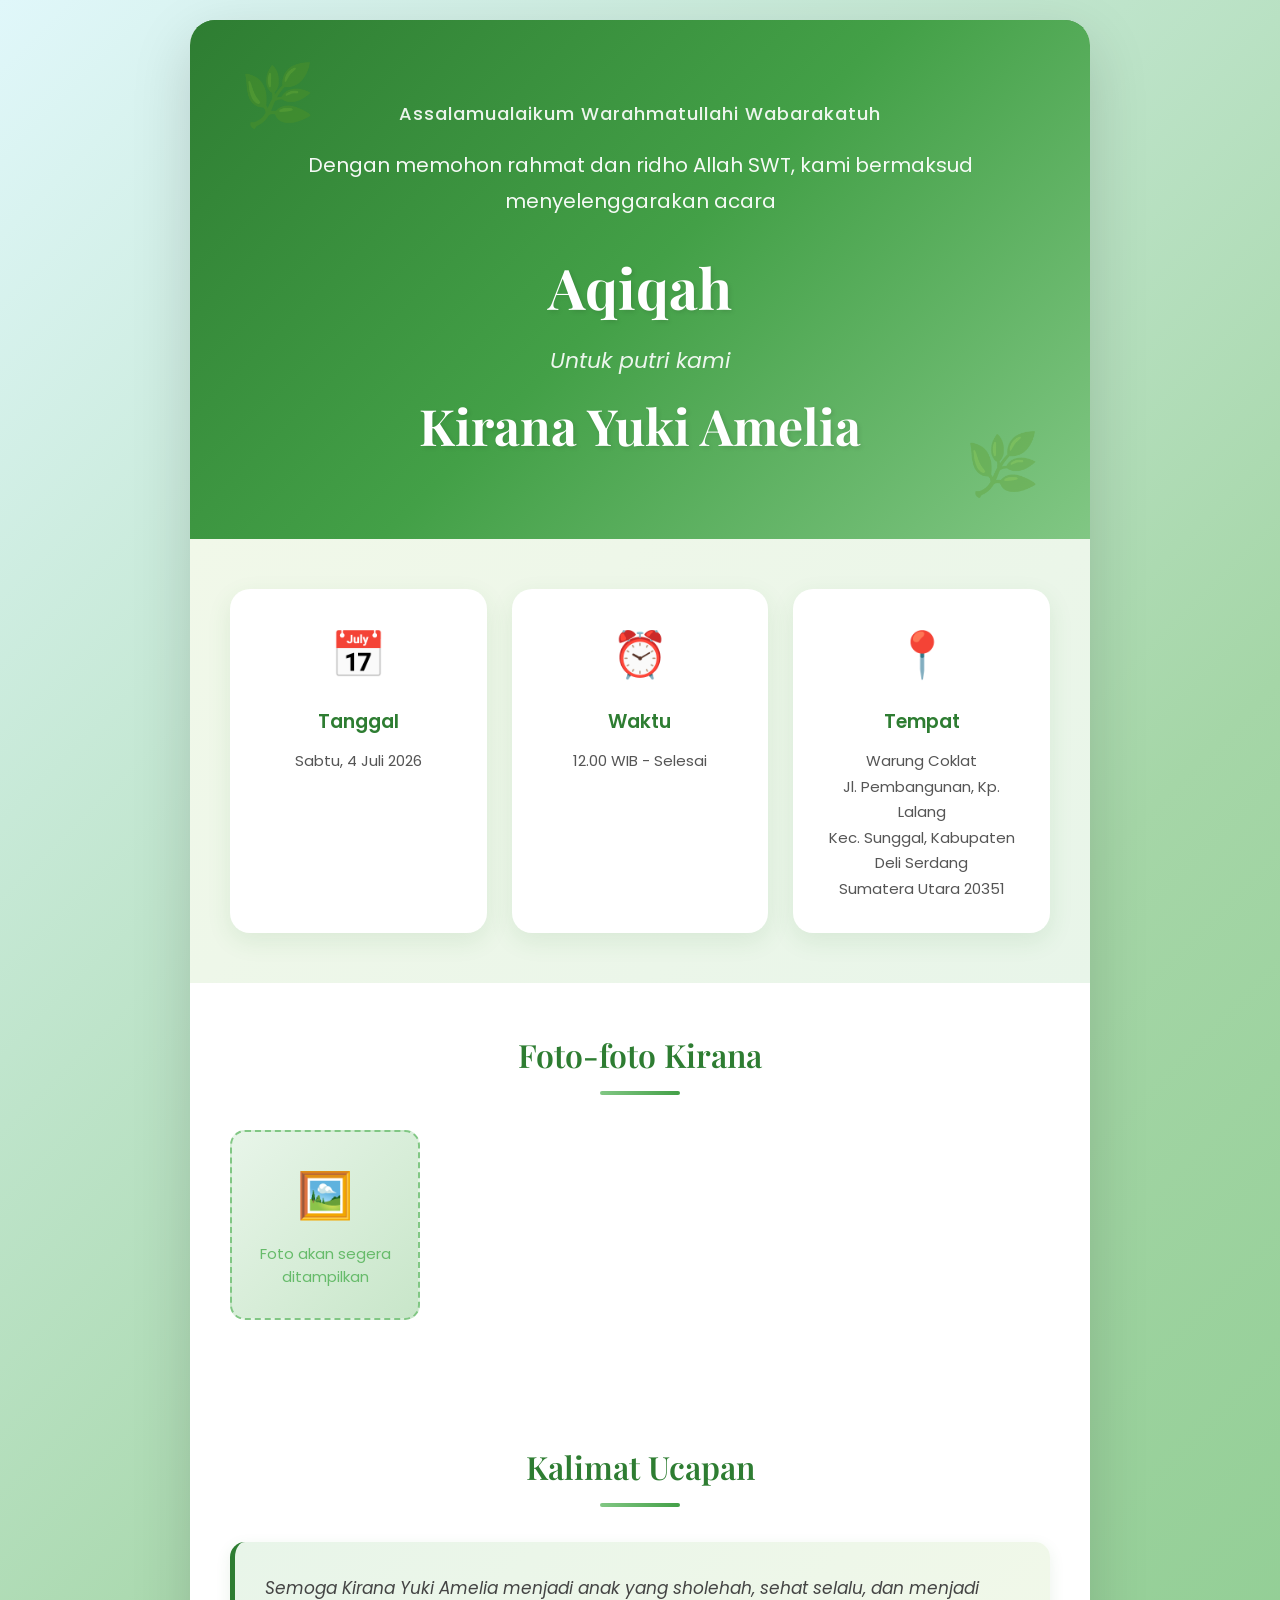
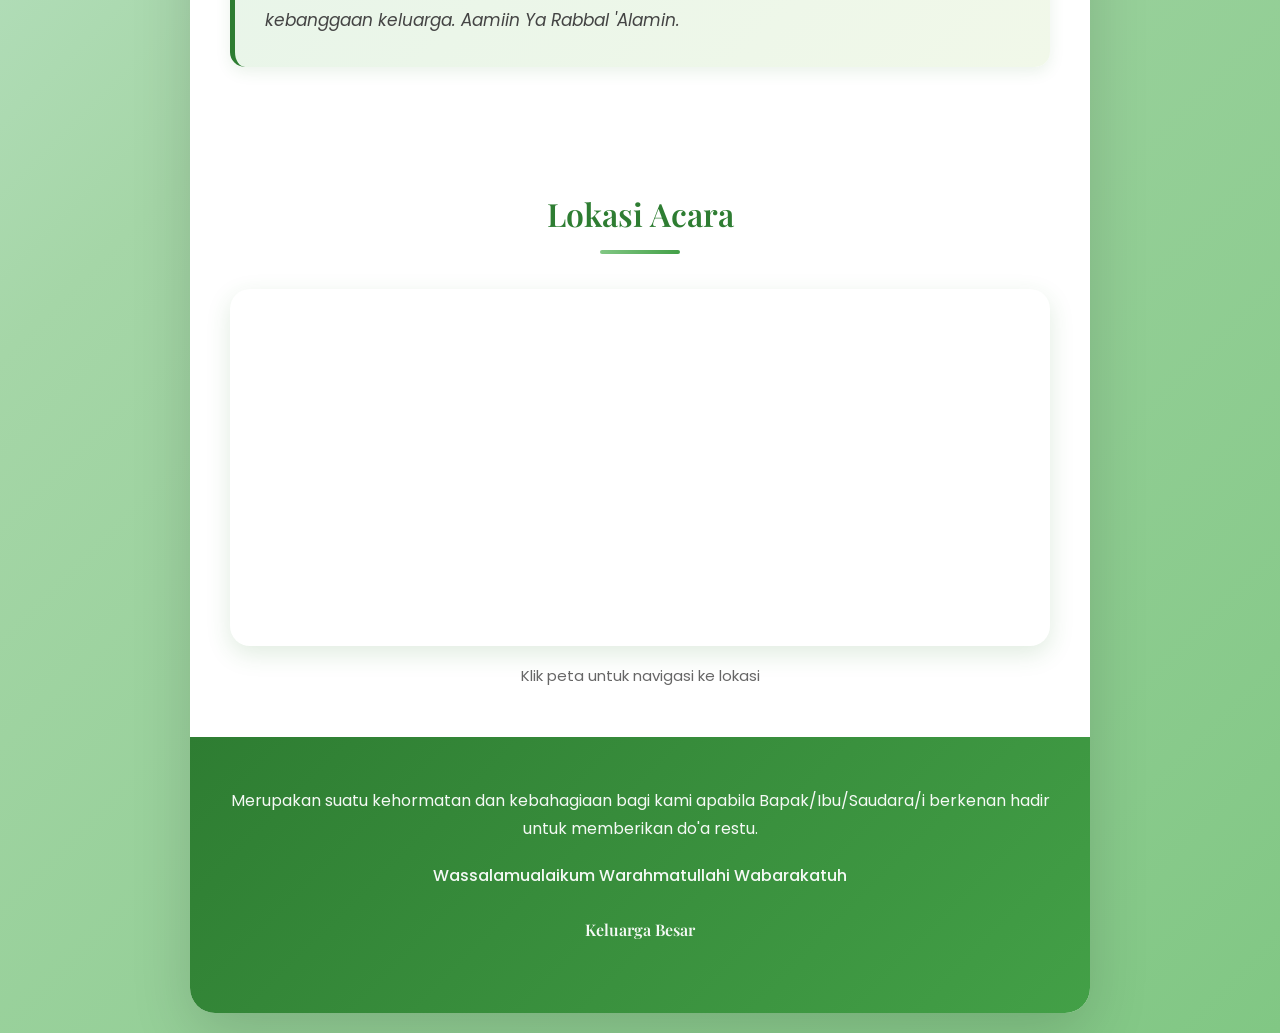
==== index.html @ c593cd8b "First Commit" ====
<!DOCTYPE html>
<html lang="id">
<head>
    <meta charset="UTF-8">
    <meta name="viewport" content="width=device-width, initial-scale=1.0">
    <title>Aqiqah - Kirana Yuki Amelia</title>
    <link rel="stylesheet" href="style.css">
    <link href="https://fonts.googleapis.com/css2?family=Playfair+Display:wght@400;600;700&family=Poppins:wght@300;400;500;600&display=swap" rel="stylesheet">
</head>
<body>
    <div class="container">
        <header class="header">
            <p class="opening-text">Assalamualaikum Warahmatullahi Wabarakatuh</p>
            <p class="invitation-text">Dengan memohon rahmat dan ridho Allah SWT, kami bermaksud menyelenggarakan acara</p>
            <h1 class="event-title">Aqiqah</h1>
            <p class="baby-gender">Untuk putri kami</p>
            <h2 class="baby-name" id="babyName">Kirana Yuki Amelia</h2>
        </header>

        <audio id="backgroundMusic" loop style="display:none;">
            <source src="" type="audio/mpeg">
        </audio>

        <section class="details-section">
            <div class="detail-card">
                <div class="detail-icon">📅</div>
                <h3>Tanggal</h3>
                <p id="eventDate">Sabtu, 4 Juli 2026</p>
            </div>
            <div class="detail-card">
                <div class="detail-icon">⏰</div>
                <h3>Waktu</h3>
                <p id="eventTime">12.00 WIB - Selesai</p>
            </div>
            <div class="detail-card">
                <div class="detail-icon">📍</div>
                <h3>Tempat</h3>
                <p id="eventPlace">Warung Coklat<br>Jl. Pembangunan, Kp. Lalang<br>Kec. Sunggal, Kabupaten Deli Serdang<br>Sumatera Utara 20351</p>
            </div>
        </section>

        <section class="photo-section">
            <h2 class="section-title">Foto-foto Kirana</h2>
            <div class="photo-gallery" id="photoGallery">
                <div class="photo-placeholder">
                    <span>🖼️</span>
                    <p>Foto akan segera ditampilkan</p>
                </div>
            </div>
        </section>

        <section class="message-section">
            <h2 class="section-title">Kalimat Ucapan</h2>
            <div class="message-box" id="messageBox">
                <p>Semoga Kirana Yuki Amelia menjadi anak yang sholehah, sehat selalu, dan menjadi kebanggaan keluarga. Aamiin Ya Rabbal 'Alamin.</p>
            </div>
        </section>

        <section class="map-section">
            <h2 class="section-title">Lokasi Acara</h2>
            <div class="map-container" id="mapContainer">
                <iframe 
                    src="https://www.google.com/maps?q=Warung%20Coklat%2C%20Jl.%20Pembangunan%2C%20Kp.%20Lalang%2C%20Kec.%20Sunggal%2C%20Kabupaten%20Deli%20Serdang%2C%20Sumatera%20Utara%2020351&output=embed"
                    width="100%" 
                    height="350" 
                    style="border:0;" 
                    allowfullscreen="" 
                    loading="lazy" 
                    referrerpolicy="no-referrer-when-downgrade">
                </iframe>
            </div>
            <p class="map-note">Klik peta untuk navigasi ke lokasi</p>
        </section>

        <footer class="footer">
            <p id="footerText">Merupakan suatu kehormatan dan kebahagiaan bagi kami apabila Bapak/Ibu/Saudara/i berkenan hadir untuk memberikan do'a restu.</p>
            <p class="closing">Wassalamualaikum Warahmatullahi Wabarakatuh</p>
            <p class="family-name" id="familyName">Keluarga Besar</p>
        </footer>
    </div>

    <script src="files.js"></script>
    <script src="config.js"></script>
    <script src="main.js"></script>
</body>
</html>
---- style.css ----
* {
    margin: 0;
    padding: 0;
    box-sizing: border-box;
}

body {
    font-family: 'Poppins', sans-serif;
    background: linear-gradient(135deg, #e0f7fa 0%, #a5d6a7 50%, #81c784 100%);
    min-height: 100vh;
    color: #333;
    padding: 20px;
}

.container {
    max-width: 900px;
    margin: 0 auto;
    background: white;
    border-radius: 25px;
    box-shadow: 0 20px 60px rgba(0, 0, 0, 0.15);
    overflow: hidden;
    position: relative;
}

.container::before {
    content: '';
    position: absolute;
    top: 0;
    left: 0;
    right: 0;
    height: 8px;
    background: linear-gradient(90deg, #2e7d32, #43a047, #66bb6a, #81c784, #66bb6a, #43a047, #2e7d32);
}

.header {
    background: linear-gradient(135deg, #2e7d32 0%, #43a047 50%, #81c784 100%);
    padding: 80px 40px;
    text-align: center;
    position: relative;
    color: white;
}

.header::before,
.header::after {
    content: '🌿';
    position: absolute;
    font-size: 60px;
    opacity: 0.3;
}

.header::before {
    top: 30px;
    left: 50px;
}

.header::after {
    bottom: 30px;
    right: 50px;
}

.opening-text {
    font-size: 18px;
    color: rgba(255, 255, 255, 0.9);
    margin-bottom: 20px;
    font-weight: 500;
    letter-spacing: 1px;
}

.invitation-text {
    font-size: 20px;
    color: rgba(255, 255, 255, 0.95);
    margin-bottom: 30px;
    line-height: 1.8;
}

.event-title {
    font-family: 'Playfair Display', serif;
    font-size: 56px;
    color: white;
    margin-bottom: 20px;
    font-weight: 700;
    text-shadow: 2px 2px 4px rgba(0, 0, 0, 0.1);
}

.baby-gender {
    font-size: 22px;
    color: rgba(255, 255, 255, 0.9);
    margin-bottom: 15px;
    font-style: italic;
}

.baby-name {
    font-family: 'Playfair Display', serif;
    font-size: 50px;
    color: white;
    font-weight: 700;
    text-shadow: 2px 2px 4px rgba(0, 0, 0, 0.1);
}

.details-section {
    display: grid;
    grid-template-columns: repeat(auto-fit, minmax(220px, 1fr));
    gap: 25px;
    padding: 50px 40px;
    background: linear-gradient(135deg, #f1f8e9 0%, #e8f5e9 100%);
}

.detail-card {
    background: white;
    padding: 30px;
    border-radius: 20px;
    text-align: center;
    box-shadow: 0 8px 25px rgba(46, 125, 50, 0.1);
    transition: all 0.3s ease;
    border: 2px solid transparent;
}

.detail-card:hover {
    transform: translateY(-8px);
    border-color: #81c784;
    box-shadow: 0 12px 35px rgba(46, 125, 50, 0.15);
}

.detail-icon {
    font-size: 45px;
    margin-bottom: 18px;
}

.detail-card h3 {
    font-size: 19px;
    color: #2e7d32;
    margin-bottom: 12px;
    font-weight: 600;
}

.detail-card p {
    font-size: 15px;
    color: #555;
    line-height: 1.7;
}

.section-title {
    font-family: 'Playfair Display', serif;
    font-size: 32px;
    color: #2e7d32;
    text-align: center;
    margin-bottom: 35px;
    font-weight: 600;
    position: relative;
}

.section-title::after {
    content: '';
    display: block;
    width: 80px;
    height: 4px;
    background: linear-gradient(90deg, #81c784, #43a047);
    margin: 15px auto 0;
    border-radius: 2px;
}

.photo-section,
.message-section,
.map-section {
    padding: 50px 40px;
}

.photo-gallery {
    display: grid;
    grid-template-columns: repeat(auto-fill, minmax(180px, 1fr));
    gap: 20px;
    margin-bottom: 25px;
}

.photo-placeholder {
    aspect-ratio: 1;
    background: linear-gradient(135deg, #e8f5e9, #c8e6c9);
    border-radius: 15px;
    display: flex;
    flex-direction: column;
    align-items: center;
    justify-content: center;
    color: #66bb6a;
    font-size: 15px;
    text-align: center;
    padding: 25px;
    border: 2px dashed #81c784;
}

.photo-placeholder span {
    font-size: 45px;
    margin-bottom: 12px;
}

.gallery-photo {
    width: 100%;
    aspect-ratio: 1;
    object-fit: cover;
    border-radius: 15px;
    cursor: pointer;
    transition: all 0.3s ease;
    box-shadow: 0 5px 15px rgba(0, 0, 0, 0.1);
}

.gallery-photo:hover {
    transform: scale(1.05);
    box-shadow: 0 8px 25px rgba(46, 125, 50, 0.2);
}

.upload-area {
    text-align: center;
}

.upload-btn {
    display: inline-block;
    background: linear-gradient(135deg, #43a047 0%, #81c784 100%);
    color: white;
    padding: 14px 35px;
    border-radius: 30px;
    cursor: pointer;
    font-weight: 500;
    transition: all 0.3s ease;
    box-shadow: 0 5px 15px rgba(67, 160, 71, 0.3);
}

.upload-btn:hover {
    transform: scale(1.05);
    box-shadow: 0 8px 20px rgba(67, 160, 71, 0.4);
}

#photoInput {
    display: none;
}

.message-box {
    background: linear-gradient(135deg, #e8f5e9 0%, #f1f8e9 100%);
    border-left: 5px solid #2e7d32;
    padding: 30px;
    border-radius: 15px;
    margin-bottom: 25px;
    box-shadow: 0 5px 15px rgba(46, 125, 50, 0.1);
}

.message-box p {
    font-size: 17px;
    line-height: 1.9;
    color: #444;
    font-style: italic;
}

.edit-area {
    display: flex;
    flex-direction: column;
    gap: 18px;
}

#messageInput {
    width: 100%;
    min-height: 120px;
    padding: 18px;
    border: 2px solid #c8e6c9;
    border-radius: 12px;
    font-family: 'Poppins', sans-serif;
    font-size: 15px;
    resize: vertical;
    transition: border-color 0.3s ease;
}

#messageInput:focus {
    outline: none;
    border-color: #43a047;
}

.edit-btn {
    align-self: flex-start;
    background: linear-gradient(135deg, #43a047 0%, #81c784 100%);
    color: white;
    padding: 12px 30px;
    border: none;
    border-radius: 25px;
    cursor: pointer;
    font-weight: 500;
    font-family: 'Poppins', sans-serif;
    transition: all 0.3s ease;
    box-shadow: 0 4px 12px rgba(67, 160, 71, 0.3);
}

.edit-btn:hover {
    transform: scale(1.05);
    box-shadow: 0 6px 18px rgba(67, 160, 71, 0.4);
}

.map-container {
    border-radius: 20px;
    overflow: hidden;
    box-shadow: 0 8px 25px rgba(46, 125, 50, 0.15);
}

.map-note {
    text-align: center;
    margin-top: 18px;
    color: #666;
    font-size: 15px;
}

.music-section {
    padding: 40px;
    background: linear-gradient(135deg, #e8f5e9 0%, #f1f8e9 100%);
    text-align: center;
}

.music-player {
    display: flex;
    align-items: center;
    justify-content: center;
    gap: 20px;
}

.music-btn {
    background: linear-gradient(135deg, #43a047 0%, #81c784 100%);
    border: none;
    border-radius: 50%;
    width: 60px;
    height: 60px;
    font-size: 24px;
    cursor: pointer;
    color: white;
    transition: all 0.3s ease;
    box-shadow: 0 5px 15px rgba(67, 160, 71, 0.3);
    display: flex;
    align-items: center;
    justify-content: center;
}

.music-btn:hover {
    transform: scale(1.1);
    box-shadow: 0 8px 20px rgba(67, 160, 71, 0.4);
}

.music-info {
    font-size: 15px;
    color: #555;
}

.footer {
    background: linear-gradient(135deg, #2e7d32 0%, #43a047 100%);
    padding: 50px 40px;
    text-align: center;
    color: white;
}

.footer p {
    font-size: 16px;
    color: rgba(255, 255, 255, 0.95);
    margin-bottom: 18px;
    line-height: 1.8;
}

.closing {
    font-weight: 500;
}

.family-name {
    font-family: 'Playfair Display', serif;
    font-size: 26px;
    color: white;
    margin-top: 25px;
    font-weight: 600;
}

.admin-link {
    text-align: center;
    padding: 20px;
    background: #f1f8e9;
}

.admin-link a {
    color: #2e7d32;
    text-decoration: none;
    font-size: 14px;
    font-weight: 500;
    transition: color 0.3s ease;
}

.admin-link a:hover {
    color: #43a047;
    text-decoration: underline;
}

@media (max-width: 600px) {
    .header {
        padding: 50px 25px;
    }
    
    .event-title {
        font-size: 40px;
    }
    
    .baby-name {
        font-size: 36px;
    }
    
    .details-section {
        grid-template-columns: 1fr;
        padding: 40px 25px;
    }
    
    .photo-section,
    .message-section,
    .map-section {
        padding: 40px 25px;
    }
}
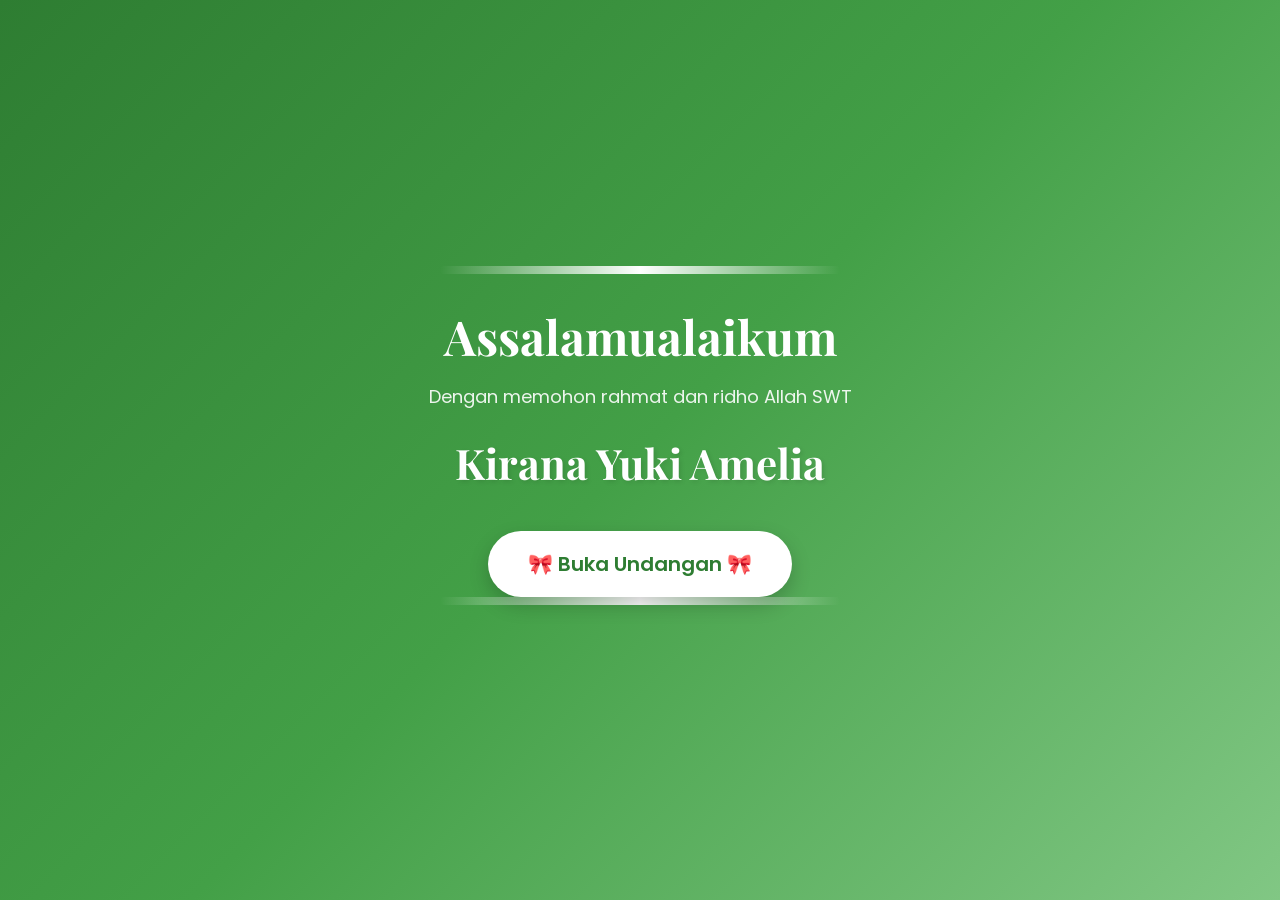
==== commit 1bdede13: "Add files via upload" ====
--- a/index.html
+++ b/index.html
@@ -1,86 +1,102 @@
-<!DOCTYPE html>
-<html lang="id">
-<head>
-    <meta charset="UTF-8">
-    <meta name="viewport" content="width=device-width, initial-scale=1.0">
-    <title>Aqiqah - Kirana Yuki Amelia</title>
-    <link rel="stylesheet" href="style.css">
-    <link href="https://fonts.googleapis.com/css2?family=Playfair+Display:wght@400;600;700&family=Poppins:wght@300;400;500;600&display=swap" rel="stylesheet">
-</head>
-<body>
-    <div class="container">
-        <header class="header">
-            <p class="opening-text">Assalamualaikum Warahmatullahi Wabarakatuh</p>
-            <p class="invitation-text">Dengan memohon rahmat dan ridho Allah SWT, kami bermaksud menyelenggarakan acara</p>
-            <h1 class="event-title">Aqiqah</h1>
-            <p class="baby-gender">Untuk putri kami</p>
-            <h2 class="baby-name" id="babyName">Kirana Yuki Amelia</h2>
-        </header>
-
-        <audio id="backgroundMusic" loop style="display:none;">
-            <source src="" type="audio/mpeg">
-        </audio>
-
-        <section class="details-section">
-            <div class="detail-card">
-                <div class="detail-icon">📅</div>
-                <h3>Tanggal</h3>
-                <p id="eventDate">Sabtu, 4 Juli 2026</p>
-            </div>
-            <div class="detail-card">
-                <div class="detail-icon">⏰</div>
-                <h3>Waktu</h3>
-                <p id="eventTime">12.00 WIB - Selesai</p>
-            </div>
-            <div class="detail-card">
-                <div class="detail-icon">📍</div>
-                <h3>Tempat</h3>
-                <p id="eventPlace">Warung Coklat<br>Jl. Pembangunan, Kp. Lalang<br>Kec. Sunggal, Kabupaten Deli Serdang<br>Sumatera Utara 20351</p>
-            </div>
-        </section>
-
-        <section class="photo-section">
-            <h2 class="section-title">Foto-foto Kirana</h2>
-            <div class="photo-gallery" id="photoGallery">
-                <div class="photo-placeholder">
-                    <span>🖼️</span>
-                    <p>Foto akan segera ditampilkan</p>
-                </div>
-            </div>
-        </section>
-
-        <section class="message-section">
-            <h2 class="section-title">Kalimat Ucapan</h2>
-            <div class="message-box" id="messageBox">
-                <p>Semoga Kirana Yuki Amelia menjadi anak yang sholehah, sehat selalu, dan menjadi kebanggaan keluarga. Aamiin Ya Rabbal 'Alamin.</p>
-            </div>
-        </section>
-
-        <section class="map-section">
-            <h2 class="section-title">Lokasi Acara</h2>
-            <div class="map-container" id="mapContainer">
-                <iframe 
-                    src="https://www.google.com/maps?q=Warung%20Coklat%2C%20Jl.%20Pembangunan%2C%20Kp.%20Lalang%2C%20Kec.%20Sunggal%2C%20Kabupaten%20Deli%20Serdang%2C%20Sumatera%20Utara%2020351&output=embed"
-                    width="100%" 
-                    height="350" 
-                    style="border:0;" 
-                    allowfullscreen="" 
-                    loading="lazy" 
-                    referrerpolicy="no-referrer-when-downgrade">
-                </iframe>
-            </div>
-            <p class="map-note">Klik peta untuk navigasi ke lokasi</p>
-        </section>
-
-        <footer class="footer">
-            <p id="footerText">Merupakan suatu kehormatan dan kebahagiaan bagi kami apabila Bapak/Ibu/Saudara/i berkenan hadir untuk memberikan do'a restu.</p>
-            <p class="closing">Wassalamualaikum Warahmatullahi Wabarakatuh</p>
-            <p class="family-name" id="familyName">Keluarga Besar</p>
-        </footer>
-    </div>
-
-    <script src="files.js"></script>
-    <script src="config.js"></script>
-    <script src="main.js"></script>
-</body>
-</html>
+<!DOCTYPE html>
+<html lang="id">
+<head>
+    <meta charset="UTF-8">
+    <meta name="viewport" content="width=device-width, initial-scale=1.0">
+    <title>Aqiqah - Kirana Yuki Amelia</title>
+    <link rel="stylesheet" href="style.css">
+    <link href="https://fonts.googleapis.com/css2?family=Playfair+Display:wght@400;600;700&family=Poppins:wght@300;400;500;600&display=swap" rel="stylesheet">
+</head>
+<body>
+    <!-- Landing Page / Pintu Masuk -->
+    <div class="landing-page" id="landingPage">
+        <div class="landing-content">
+            <div class="decorative-top"></div>
+            <h1 class="landing-title">Assalamualaikum</h1>
+            <p class="landing-text">Dengan memohon rahmat dan ridho Allah SWT</p>
+            <p class="baby-name-landing">Kirana Yuki Amelia</p>
+            <button class="open-invitation-btn" id="openInvitationBtn">
+                🎀 Buka Undangan 🎀
+            </button>
+            <div class="decorative-bottom"></div>
+        </div>
+    </div>
+
+    <!-- Halaman Utama (Awalnya disembunyikan) -->
+    <div class="container" id="mainContainer" style="display: none;">
+        <header class="header">
+            <div class="decorative-top"></div>
+            <p class="opening-text">Assalamualaikum Warahmatullahi Wabarakatuh</p>
+            <p class="invitation-text">Dengan memohon rahmat dan ridho Allah SWT, kami bermaksud menyelenggarakan acara</p>
+            <h1 class="event-title">Aqiqah</h1>
+            <p class="baby-gender">Untuk putri kami</p>
+            <h2 class="baby-name" id="babyName">Kirana Yuki Amelia</h2>
+        </header>
+
+        <audio id="backgroundMusic" loop preload="auto" style="display:none;">
+            <source src="" type="audio/mpeg">
+        </audio>
+
+        <section class="details-section">
+            <div class="detail-card">
+                <div class="detail-icon">📅</div>
+                <h3>Tanggal</h3>
+                <p id="eventDate">Sabtu, 4 Juli 2026</p>
+            </div>
+            <div class="detail-card">
+                <div class="detail-icon">⏰</div>
+                <h3>Waktu</h3>
+                <p id="eventTime">12.00 WIB - Selesai</p>
+            </div>
+            <div class="detail-card">
+                <div class="detail-icon">📍</div>
+                <h3>Tempat</h3>
+                <p id="eventPlace">Warung Coklat<br>Jl. Pembangunan, Kp. Lalang<br>Kec. Sunggal, Kabupaten Deli Serdang<br>Sumatera Utara 20351</p>
+            </div>
+        </section>
+
+        <section class="photo-section">
+            <h2 class="section-title">Foto-foto Kirana</h2>
+            <div class="photo-gallery" id="photoGallery">
+                <div class="photo-placeholder">
+                    <span>🖼️</span>
+                    <p>Foto akan segera ditampilkan</p>
+                </div>
+            </div>
+        </section>
+
+        <section class="message-section">
+            <h2 class="section-title">Kalimat Ucapan</h2>
+            <div class="message-box" id="messageBox">
+                <p>Semoga Kirana Yuki Amelia menjadi anak yang sholehah, sehat selalu, dan menjadi kebanggaan keluarga. Aamiin Ya Rabbal 'Alamin.</p>
+            </div>
+        </section>
+
+        <section class="map-section">
+            <h2 class="section-title">Lokasi Acara</h2>
+            <div class="map-container" id="mapContainer">
+                <iframe 
+                    src="https://www.google.com/maps?q=Warung%20Coklat%2C%20Jl.%20Pembangunan%2C%20Kp.%20Lalang%2C%20Kec.%20Sunggal%2C%20Kabupaten%20Deli%20Serdang%2C%20Sumatera%20Utara%2020351&output=embed"
+                    width="100%" 
+                    height="350" 
+                    style="border:0;" 
+                    allowfullscreen="" 
+                    loading="lazy" 
+                    referrerpolicy="no-referrer-when-downgrade">
+                </iframe>
+            </div>
+            <p class="map-note">Klik peta untuk navigasi ke lokasi</p>
+        </section>
+
+        <footer class="footer">
+            <p id="footerText">Merupakan suatu kehormatan dan kebahagiaan bagi kami apabila Bapak/Ibu/Saudara/i berkenan hadir untuk memberikan do'a restu.</p>
+            <p class="closing">Wassalamualaikum Warahmatullahi Wabarakatuh</p>
+            <p class="family-name" id="familyName">Keluarga Besar</p>
+        </footer>
+    </div>
+
+    <script src="files.js"></script>
+    <script src="config.js"></script>
+    <script src="main.js"></script>
+</body>
+</html>
--- a/style.css
+++ b/style.css
@@ -10,6 +10,81 @@
     min-height: 100vh;
     color: #333;
     padding: 20px;
+}
+
+/* Landing Page Styling */
+.landing-page {
+    position: fixed;
+    top: 0;
+    left: 0;
+    width: 100%;
+    height: 100%;
+    background: linear-gradient(135deg, #2e7d32 0%, #43a047 50%, #81c784 100%);
+    display: flex;
+    align-items: center;
+    justify-content: center;
+    z-index: 9999;
+    padding: 20px;
+}
+
+.landing-content {
+    text-align: center;
+    color: white;
+    max-width: 500px;
+    width: 100%;
+}
+
+.landing-content .decorative-top,
+.landing-content .decorative-bottom {
+    width: 80%;
+    height: 8px;
+    background: linear-gradient(90deg, transparent, white, transparent);
+    margin: 0 auto 30px;
+    border-radius: 4px;
+}
+
+.landing-title {
+    font-family: 'Playfair Display', serif;
+    font-size: 48px;
+    margin-bottom: 15px;
+    font-weight: 700;
+}
+
+.landing-text {
+    font-size: 18px;
+    opacity: 0.9;
+    margin-bottom: 25px;
+}
+
+.baby-name-landing {
+    font-family: 'Playfair Display', serif;
+    font-size: 42px;
+    margin-bottom: 40px;
+    font-weight: 700;
+    text-shadow: 2px 2px 4px rgba(0,0,0,0.1);
+}
+
+.open-invitation-btn {
+    background: white;
+    color: #2e7d32;
+    border: none;
+    padding: 18px 40px;
+    font-size: 20px;
+    font-family: 'Poppins', sans-serif;
+    font-weight: 600;
+    border-radius: 50px;
+    cursor: pointer;
+    box-shadow: 0 8px 20px rgba(0,0,0,0.2);
+    transition: all 0.3s ease;
+}
+
+.open-invitation-btn:hover {
+    transform: scale(1.05);
+    box-shadow: 0 12px 25px rgba(0,0,0,0.3);
+}
+
+.open-invitation-btn:active {
+    transform: scale(0.98);
 }
 
 .container {
